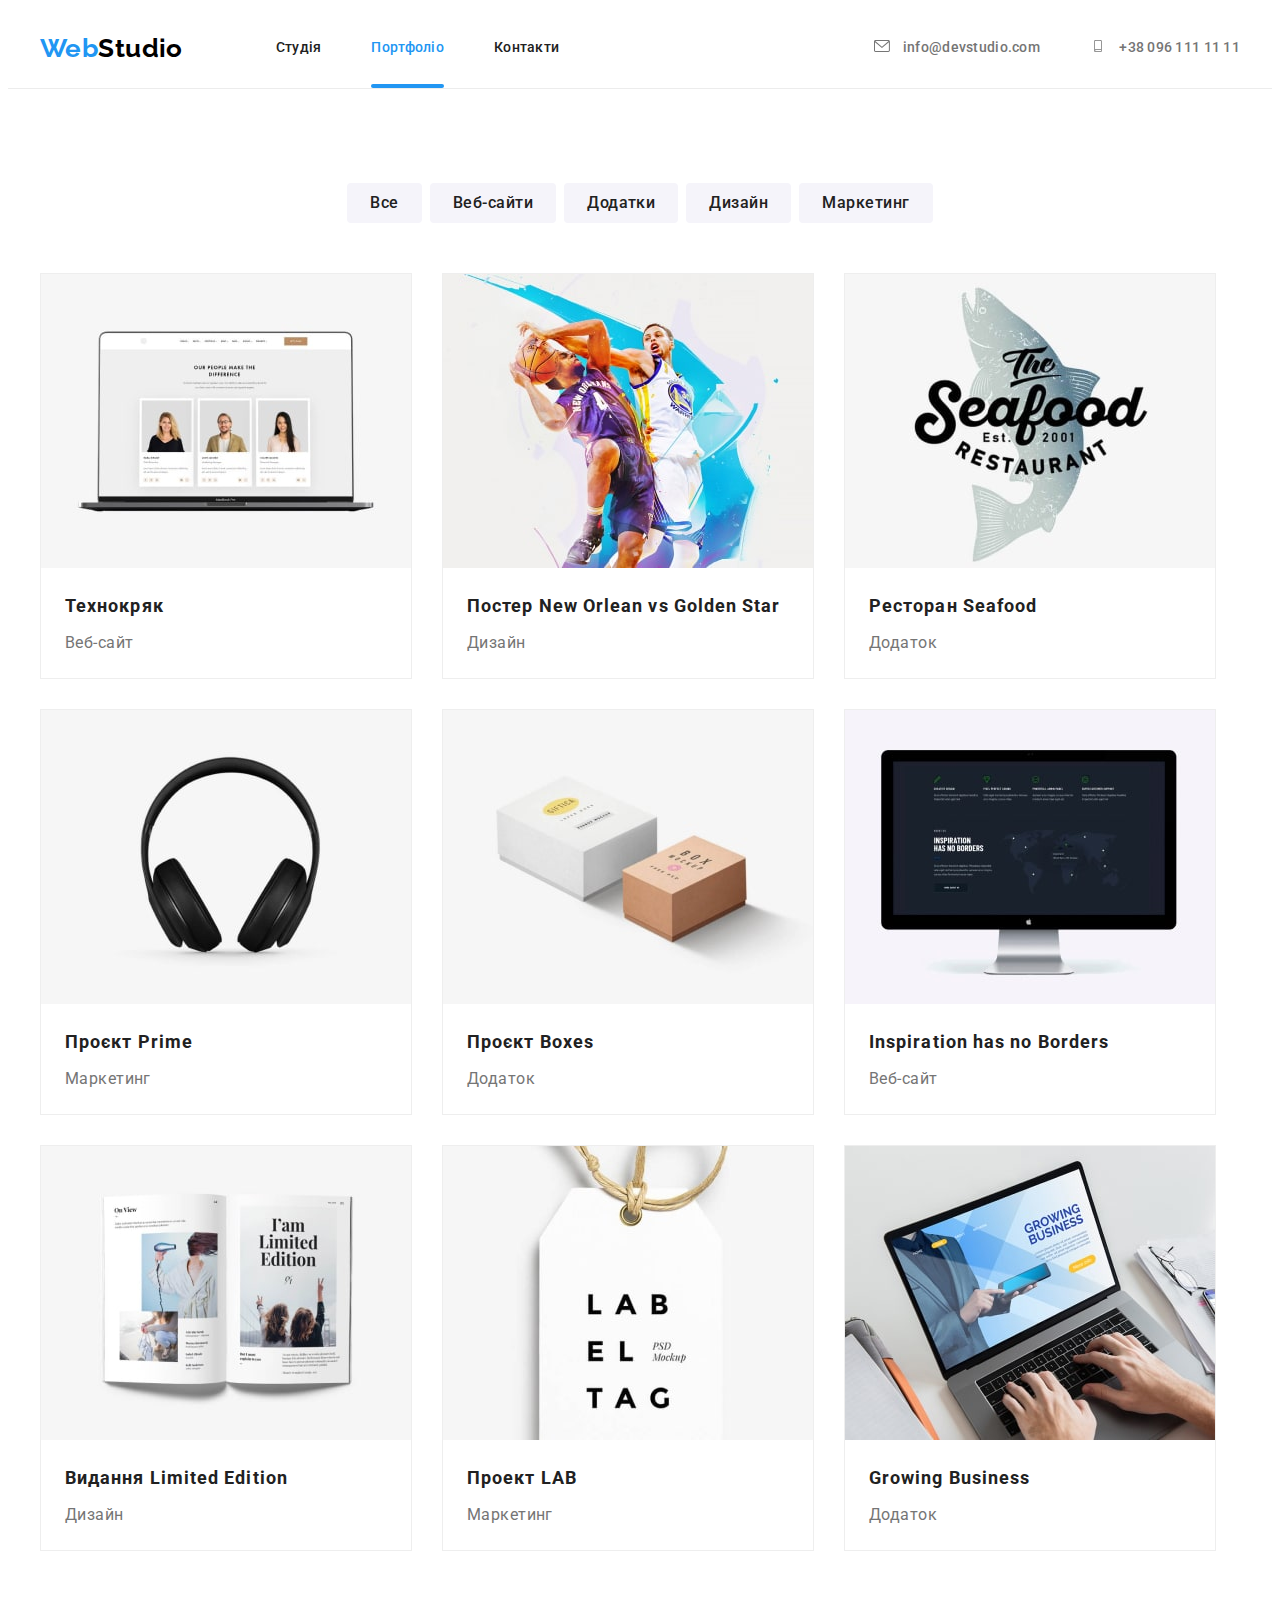
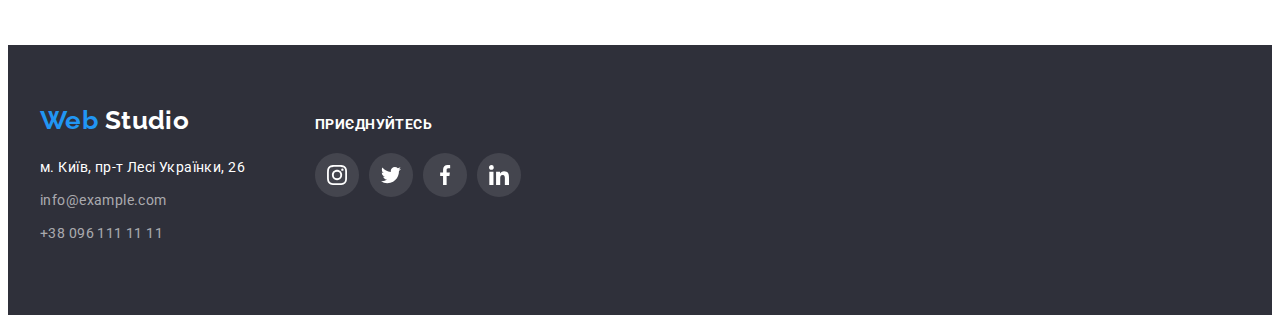
==== portfolio.html @ 0f2dbb82 "create file" ====
<!DOCTYPE html>
<html lang="uk">
  <head>
    <meta charset="UTF-8" />
    <meta http-equiv="X-UA-Compatible" content="IE=edge" />
    <meta name="viewport" content="width=device-width, initial-scale=1.0" />
    <title>Portfolio</title>
    <link rel="preconnect" href="https://fonts.googleapis.com" />
    <link rel="preconnect" href="https://fonts.gstatic.com" crossorigin />
    <link
      href="https://fonts.googleapis.com/css2?family=Raleway:wght@700&family=Roboto:wght@400;500;700;900&display=swap"
      rel="stylesheet"
    />
    <link
      rel="stylesheet"
      href="https://cdnjs.cloudflare.com/ajax/libs/modern-normalize/1.1.0/modern-normalize.min.css"
      integrity="sha512-wpPYUAdjBVSE4KJnH1VR1HeZfpl1ub8YT/NKx4PuQ5NmX2tKuGu6U/JRp5y+Y8XG2tV+wKQpNHVUX03MfMFn9Q=="
      crossorigin="anonymous"
      referrerpolicy="no-referrer"
    />
    <link rel="stylesheet" href="./styles/styless.css" />
  </head>
  <body>
    <!-- Шапка сайту -->
    <header class="page-header">
      <div class="container main-nav">
        <nav class="header-nav">
          <a href="/index.html" class="logo"
            ><span class="web">Web</span>Studio</a
          >
          <ul class="site-nav list">
            <li class="item"><a href="./index.html" class="link">Студія</a></li>
            <li class="item">
              <a href="./portfolio.html" class="link current">Портфоліо</a>
            </li>
            <li class="item"><a href="" class="link">Контакти</a></li>
          </ul>
          <ul class="contacts-nav list">
            <li class="item">
              <a href="mail:info@devstudio.com" class="link">
                <svg class="icon-mail">
                  <use href="./img/icons.svg#icon-envelope"></use>
                </svg>
                info@devstudio.com</a
              >
            </li>
            <li class="item">
              <a href="tel:+380961111111" class="link">
                <svg class="icon-mail">
                  <use href="./img/icons.svg#icon-smartphone"></use>
                </svg>
                +38 096 111 11 11</a
              >
            </li>
          </ul>
        </nav>
      </div>
    </header>
    <main>
      <!-- Основа сторінки -->
      <section class="section portfolio">
        <div class="container">
          <h1 class="visually-hidden">Перелік посилань</h1>
          <ul class="list btn">
            <li><button type="button" class="button-portfolio">Все</button></li>
            <li>
              <button type="button" class="button-portfolio">Веб-сайти</button>
            </li>
            <li>
              <button type="button" class="button-portfolio">Додатки</button>
            </li>
            <li>
              <button type="button" class="button-portfolio">Дизайн</button>
            </li>
            <li>
              <button type="button" class="button-portfolio">Маркетинг</button>
            </li>
          </ul>
          <h2 class="visually-hidden">Перелік проєктів</h2>
          <ul class="list card-ptf">
            <li class="item">
              <a href="#" class="link card-ptf-link">
                <article>
                  <div class="card-thumb">
                    <img
                      src="./img/tekhnokriyk.jpg"
                      width="370"
                      height="294"
                      alt="Технокряк"
                    />
                    <p class="up-text">
                      Ресурс пропонує комплексні пропозиції з різним рівнем
                      функціоналу та сервісів. Все це дозволить відвідувачу
                      отримати вичерпні відомості про компанію чи приватну
                      особу.
                    </p>
                  </div>

                  <div class="card-content">
                    <h3 class="title-project">Технокряк</h3>
                    <p class="project-type">Веб-сайт</p>
                  </div>
                </article>
              </a>
            </li>
            <li class="item">
              <a href="#" class="link card-ptf-link">
                <article>
                  <div class="card-thumb">
                    <img
                      src="./img/poster.jpg"
                      width="370"
                      height="294"
                      alt="Постер New Orlean vs Golden Star"
                    />
                    <p class="up-text">
                      Ресурс пропонує комплексні пропозиції з різним рівнем
                      функціоналу та сервісів. Все це дозволить відвідувачу
                      отримати вичерпні відомості про компанію чи приватну
                      особу.
                    </p>
                  </div>

                  <div class="card-content">
                    <h3 class="title-project">
                      Постер New Orlean vs Golden Star
                    </h3>
                    <p class="project-type">Дизайн</p>
                  </div>
                </article></a
              >
            </li>
            <li class="item">
              <a href="#" class="link card-ptf-link">
                <article>
                  <div class="card-thumb">
                    <img
                      src="./img/restoran.jpg"
                      width="370"
                      height="294"
                      alt="Ресторан Seafood"
                    />
                    <p class="up-text">
                      Ресурс пропонує комплексні пропозиції з різним рівнем
                      функціоналу та сервісів. Все це дозволить відвідувачу
                      отримати вичерпні відомості про компанію чи приватну
                      особу.
                    </p>
                  </div>

                  <div class="card-content">
                    <h3 class="title-project">Ресторан Seafood</h3>
                    <p class="project-type">Додаток</p>
                  </div>
                </article></a
              >
            </li>
            <li class="item">
              <a href="#" class="link card-ptf-link">
                <article>
                  <div class="card-thumb">
                    <img
                      src="./img/prodject-prime.jpg"
                      width="370"
                      height="294"
                      alt="Проєкт Prime"
                    />
                    <p class="up-text">
                      Ресурс пропонує комплексні пропозиції з різним рівнем
                      функціоналу та сервісів. Все це дозволить відвідувачу
                      отримати вичерпні відомості про компанію чи приватну
                      особу.
                    </p>
                  </div>

                  <div class="card-content">
                    <h3 class="title-project">Проєкт Prime</h3>
                    <p class="project-type">Маркетинг</p>
                  </div>
                </article></a
              >
            </li>
            <li class="item">
              <a href="#" class="link card-ptf-link">
                <article>
                  <div class="card-thumb">
                    <img
                      src="./img/prodject-boxes.jpg"
                      width="370"
                      height="294"
                      alt="Проєкт Boxes"
                    />
                    <p class="up-text">
                      Ресурс пропонує комплексні пропозиції з різним рівнем
                      функціоналу та сервісів. Все це дозволить відвідувачу
                      отримати вичерпні відомості про компанію чи приватну
                      особу.
                    </p>
                  </div>

                  <div class="card-content">
                    <h3 class="title-project">Проєкт Boxes</h3>
                    <p class="project-type">Додаток</p>
                  </div>
                </article></a
              >
            </li>
            <li class="item">
              <a href="#" class="link card-ptf-link"
                ><article>
                  <div class="card-thumb">
                    <img
                      src="./img/inspiration.jpg"
                      width="370"
                      height="294"
                      alt="Inspiration has no Borders"
                    />
                    <p class="up-text">
                      Ресурс пропонує комплексні пропозиції з різним рівнем
                      функціоналу та сервісів. Все це дозволить відвідувачу
                      отримати вичерпні відомості про компанію чи приватну
                      особу.
                    </p>
                  </div>

                  <div class="card-content">
                    <h3 class="title-project">Inspiration has no Borders</h3>
                    <p class="project-type">Веб-сайт</p>
                  </div>
                </article></a
              >
            </li>
            <li class="item">
              <a href="#" class="link card-ptf-link">
                <article>
                  <div class="card-thumb">
                    <img
                      src="./img/limited-ed.jpg"
                      width="370"
                      height="294"
                      alt="Видання Limited Edition"
                    />
                    <p class="up-text">
                      Ресурс пропонує комплексні пропозиції з різним рівнем
                      функціоналу та сервісів. Все це дозволить відвідувачу
                      отримати вичерпні відомості про компанію чи приватну
                      особу.
                    </p>
                  </div>

                  <div class="card-content">
                    <h3 class="title-project">Видання Limited Edition</h3>
                    <p class="project-type">Дизайн</p>
                  </div>
                </article>
              </a>
            </li>
            <li class="item">
              <a href="#" class="link card-ptf-link">
                <article>
                  <div class="card-thumb">
                    <img
                      src="./img/prodject-lab.jpg"
                      width="370"
                      height="294"
                      alt="Проект LAB"
                    />
                    <p class="up-text">
                      Ресурс пропонує комплексні пропозиції з різним рівнем
                      функціоналу та сервісів. Все це дозволить відвідувачу
                      отримати вичерпні відомості про компанію чи приватну
                      особу.
                    </p>
                  </div>

                  <div class="card-content">
                    <h3 class="title-project">Проект LAB</h3>
                    <p class="project-type">Маркетинг</p>
                  </div>
                </article>
              </a>
            </li>
            <li class="item">
              <a href="#" class="link card-ptf-link">
                <article>
                  <div class="card-thumb">
                    <img
                      src="./img/business.jpg"
                      width="370"
                      height="294"
                      alt="Growing Business"
                    />
                    <p class="up-text">
                      Ресурс пропонує комплексні пропозиції з різним рівнем
                      функціоналу та сервісів. Все це дозволить відвідувачу
                      отримати вичерпні відомості про компанію чи приватну
                      особу.
                    </p>
                  </div>

                  <div class="card-content">
                    <h3 class="title-project">Growing Business</h3>
                    <p class="project-type">Додаток</p>
                  </div>
                </article>
              </a>
            </li>
          </ul>
        </div>
      </section>
    </main>

    <!-- Футер -->
    <footer class="footer">
      <div class="container">
        <div class="footer-contacts">
          <a href="/index.html" class="logo"
            ><span class="web">Web</span> <span class="studio">Studio</span>
          </a>
          <address class="address">
            <a
              href="https://goo.gl/maps/pfozACVHeYWYxcB16"
              target="_blank"
              rel="noopener noreferrer nofolow"
              class="map-link"
            >
              м. Київ, пр-т Лесі Українки, 26
            </a>
            <ul class="list">
              <li>
                <a href="mail:info@example.com" class="footer-link"
                  >info@example.com</a
                >
              </li>
              <li>
                <a href="tel:+380961111111" class="footer-link"
                  >+38 096 111 11 11</a
                >
              </li>
            </ul>
          </address>
        </div>
        <div class="footer-soc">
          <h3 class="title">Приєднуйтесь</h3>
          <ul class="list soc">
            <li class="soc-item">
              <a href="" class="soc-link link footer-soc-link">
                <svg class="soc-icon" width="20" height="20">
                  <use href="./img/icons.svg#icon-instagram"></use>
                </svg>
              </a>
            </li>
            <li class="soc-item">
              <a href="" class="soc-link link footer-soc-link">
                <svg class="soc-icon" width="20" height="20">
                  <use href="./img/icons.svg#icon-twitter"></use>
                </svg>
              </a>
            </li>
            <li class="soc-item">
              <a href="" class="soc-link link footer-soc-link">
                <svg class="soc-icon" width="20" height="20">
                  <use href="./img/icons.svg#icon-facebook"></use>
                </svg>
              </a>
            </li>
            <li class="soc-item">
              <a href="" class="soc-link link footer-soc-link">
                <svg class="soc-icon" width="20" height="20">
                  <use href="./img/icons.svg#icon-linkedin"></use>
                </svg>
              </a>
            </li>
          </ul>
        </div>
      </div>
    </footer>
  </body>
</html>
---- styles/styless.css ----
:root {
  --primary-text-color: #757575;
  --title-text-color: #212121;
  --accent-color: #2196f3;
  --accent-white-color: #ffffff;
  --card-ptf: 30px;
  --animation-duration: 250ms;
  --animation-timing-function: cubic-bezier(0.4, 0, 0.2, 1);
}

p,
h1,
h2,
h3,
h4,
h5,
h6 {
  margin: 0;
}

ul {
  margin: 0;
  padding-left: 0;
}

img {
  display: block;
  max-width: 100%;
  height: auto;
}

body {
  background-color: #ffffff;
  color: var(--primary-text-color);
  font-family: Roboto, sans-serif;
  letter-spacing: 0.03em;
  font-size: 14px;
  font-weight: 400;
  line-height: 1.71;
}
.list {
  list-style: none;
}

.page-header {
  border-bottom: 1px solid #ececec;
  /* padding-top: 24px;
  padding-bottom: 25px; */
}
.container {
  width: 1200px;
  padding-left: 15px;
  padding-right: 15px;
  margin-left: auto;
  margin-right: auto;
}

/* шапка сайту */
.header-nav {
  display: flex;
  align-items: center;
}

.logo {
  margin-right: 93px;

  color: #000000;
  font-family: "Raleway";
  font-weight: 700;
  font-size: 26px;
  line-height: 1.19;

  transition-property: color;
  transition-duration: var(--animation-duration);
  transition-timing-function: var(--animation-timing-function);
}
.logo:hover,
.logo:focus {
  color: var(--accent-color);
}
.logo > .web {
  color: var(--accent-color);
}
.site-nav {
  display: flex;
  color: var(--title-text-color);
}
.site-nav .item {
  background-color: transparent;
}
.site-nav .item:not(:last-child) {
  margin-right: 50px;
}

.site-nav .link {
  display: block;
  padding-top: 32px;
  padding-bottom: 32px;

  color: var(--title-text-color);
  font-weight: 500;
  line-height: 1.14;
  letter-spacing: 0.02em;

  transition-property: color;
  transition-duration: var(--animation-duration);
  transition-timing-function: var(--animation-timing-function);
}
.site-nav .link:hover,
.site-nav .link:focus {
  color: var(--accent-color);
}
.site-nav .link.current {
  color: var(--accent-color);
  position: relative;
}

.site-nav .link.current::after {
  content: "";
  position: absolute;
  bottom: 0;
  left: 0;

  display: block;
  width: 100%;
  height: 4px;

  background-color: var(--accent-color);
  border-radius: 2px;
}

.contacts-nav {
  display: flex;
  margin-left: auto;
}
.contacts-nav .item + .item {
  margin-left: 50px;
}

.contacts-nav .link {
  color: var(--primary-text-color);
  font-weight: 500;
  line-height: 1.14;
  letter-spacing: 0.02em;

  transition-property: color;
  transition-duration: var(--animation-duration);
  transition-timing-function: var(--animation-timing-function);
}
.contacts-nav .link:hover,
.contacts-nav .link:focus {
  color: var(--accent-color);
}

.icon-mail {
  width: 16px;
  height: 12px;
  /* background-color: tomato; */
  fill: var(--primary-text-color);
  margin-right: 10px;
}

.contacts-nav .link:hover .icon-mail,
.contacts-nav .link:focus .icon-mail {
  color: var(--accent-color);
  text-decoration: underline;
  fill: var(--accent-color);
}

/* .icon-mail:hover {
  fill: var(--accent-color);
} */

/* Герой */
.hero {
  padding-top: 200px;
  padding-bottom: 200px;
  padding-left: auto;
  padding-right: auto;
  text-align: center;

  background-color: #2f303a;
}

.overlay {
  max-width: 1600px;
  height: 600px;
  margin-left: auto;
  margin-right: auto;
  background-color: #c4c4c4;
  background-image: linear-gradient(
      to right,
      rgba(47, 48, 58, 0.4),
      rgba(47, 48, 58, 0.4)
    ),
    url(../img/hero-background.jpg);
  background-repeat: no-repeat;
  background-position: center;
  background-size: cover;
}

.hero-title {
  margin-bottom: 30px;
  margin-left: auto;
  margin-right: auto;
  max-width: 696px;
  color: var(--accent-white-color);
  font-weight: 900;
  font-size: 44px;
  line-height: 1.36;
  text-align: center;
  letter-spacing: 0.06em;
  text-transform: uppercase;
}
.button {
  display: inline-block;
  cursor: pointer;
  border-radius: 4px;
  border: 1px solid transparent;

  color: var(--accent-white-color);
  background-color: var(--accent-color);
  font-family: "Roboto";
  font-weight: 700;
  font-size: 16px;
  line-height: 1.88;
  letter-spacing: 0.06em;
}
.button.primary {
  min-width: 216px;
  padding: 10px 32px;
  box-shadow: 0px 4px 4px rgba(0, 0, 0, 0.15);
  transition-property: background-color;
  transition-duration: var(--animation-duration);
  transition-timing-function: var(--animation-timing-function);
}
.button:hover,
.button:focus {
  background-color: #188ce8;
}

.section {
  padding-bottom: 94px;
  padding-top: 94px;
  padding-left: auto;
  padding-right: auto;
}

/* Заголовки секцій */
.section-title {
  margin-bottom: 50px;
  color: var(--title-text-color);

  font-weight: 700;
  font-size: 36px;
  line-height: 1.17;
  text-align: center;
}

/* Особливості */
.feature-list .title {
  margin-bottom: 10px;
  color: var(--title-text-color);
  font-size: 14px;
  font-weight: 700;
  line-height: 1.14;
  text-transform: uppercase;
}
.feature-list {
  display: flex;
  column-gap: 30px;
}

.feature-list .item {
  max-width: 270px;
}

.feature::before {
  display: block;
  content: "";
  height: 120px;
  background-color: #f5f4fa;
  border-radius: 4px;
  background-size: contain;
  background-repeat: no-repeat;
  background-position: center;
  margin-bottom: 30px;
}

.icon-antena::before {
  background-image: url("../img/antena.svg");
  background-size: 70px;
}

.icon-clock::before {
  background-image: url("../img/clock.svg");
  background-size: 70px;
}

.icon-diagram::before {
  background-image: url("../img/diagram.svg");
  background-size: 70px;
}

.icon-astronaut::before {
  background-image: url("../img/astronaut.svg");
  background-size: 70px;
}

/* Приклади робіт */
.list.work {
  display: flex;
  column-gap: 30px;
}

.example-work {
  padding-top: 0;
}

.example-work-thumb {
  position: relative;
}

.example-work-thumb > .work-label {
  position: absolute;
  width: 100%;
  min-height: 70px;
  bottom: 0;

  text-align: center;
  padding-top: 27px;

  background-color: rgba(47, 48, 58, 0.8);
  color: var(--accent-white-color);
  text-transform: uppercase;
  font-weight: 700;
  line-height: 1.14;
}

/* .work .item {
  display: flex;
} */

/* Наша команда */
.title-team {
  display: flex;

  margin-bottom: 10px;

  justify-content: center;

  color: var(--title-text-color);
  font-weight: 500;
  font-size: 16px;
  line-height: 1.19;
}
.team-position {
  display: flex;
  margin-bottom: 16px;

  justify-content: center;
  font-size: 16px;
  line-height: 1.19;
}
.section.team {
  background-color: #f5f4fa;
}

.list.team {
  display: flex;
  column-gap: 30px;
}

.card-team {
  padding-top: 30px;
  padding-bottom: 30px;
  padding-left: auto;
  padding-right: auto;
}

.card {
  width: calc((100%-90px) / 4);
  background: #ffffff;
  box-shadow: 0px 1px 3px rgba(0, 0, 0, 0.12), 0px 1px 1px rgba(0, 0, 0, 0.14),
    0px 2px 1px rgba(0, 0, 0, 0.2);
  border-radius: 0px 0px 4px 4px;
}

.soc {
  display: flex;
  justify-content: center;
  column-gap: 10px;
}

.soc-link {
  width: 44px;
  height: 44px;
  border-radius: 50%;
  background-color: #ffffff;
  display: flex;
  justify-content: center;
  align-items: center;
  color: #afb1b8;

  transition-property: background-color, color;
  transition-duration: var(--animation-duration);
  transition-timing-function: var(--animation-timing-function);
}
.soc-icon {
  fill: currentColor;
}
.soc-link:hover,
.soc-link:focus {
  background-color: var(--accent-color);
  color: #ffffff;
}

/* .soc-link:hover,
.soc-link:focus {
  background-color: var(--accent-color);
} */

/* .soc-icon {
  fill: #afb1b8;
} */

/* .soc-link:hover .soc-icon,
.soc-link:focus .soc-icon {
  fill: #ffffff;
} */

/* Постійні клієнти */

.clients {
  display: flex;
  justify-content: center;
  column-gap: 30px;
}

.clients-link {
  display: flex;
  width: 170px;
  height: 92px;
  border: 1px solid #afb1b8;
  border-radius: 4px;

  justify-content: center;
  align-items: center;
  fill: #afb1b8;

  transition-property: fill, border;
  transition-duration: var(--animation-duration);
  transition-timing-function: var(--animation-timing-function);
}

.clients-link:hover,
.clients-link:focus {
  fill: var(--accent-color);
  border: 1px solid var(--accent-color);
}

/* Футер */
.footer {
  padding-top: 60px;
  padding-bottom: 60px;
  background-color: #2f303a;
}
.footer-contacts > .logo {
  display: block;
  margin-bottom: 20px;
  margin-right: 0;
}
.studio {
  color: var(--accent-white-color);

  transition-property: color;
  transition-duration: var(--animation-duration);
  transition-timing-function: var(--animation-timing-function);
}

.studio:hover,
.studio:focus {
  color: var(--accent-color);
}

/* .logo-footer:hover,
.logo-footer:focus {
  color: var(--accent-color);
} -  не працює???? */

.map-link {
  display: block;
  margin-bottom: 9px;
  color: var(--accent-white-color);

  transition-property: color;
  transition-duration: var(--animation-duration);
  transition-timing-function: var(--animation-timing-function);
}
.map-link:hover,
.map-link:focus {
  color: var(--accent-color);
}
.footer-link {
  display: block;
  margin-bottom: 9px;

  color: rgba(255, 255, 255, 0.6);

  transition-property: color;
  transition-duration: var(--animation-duration);
  transition-timing-function: var(--animation-timing-function);
}

.footer-link:hover,
.footer-link:focus {
  color: var(--accent-color);
}
.address {
  font-style: normal;
}

.footer > .container {
  display: flex;
}

.exhortation {
  display: block;
}

.footer-soc {
  margin-left: 70px;
  padding-top: 12px;
}

.footer-soc > .title {
  margin-bottom: 20px;
  color: var(--accent-white-color);
  font-size: 14px;
  font-weight: 700;
  line-height: 1.14;
  text-transform: uppercase;
}

.footer-soc-link {
  background: rgba(255, 255, 255, 0.1);
}
.footer-soc-link .soc-icon {
  fill: #ffffff;
}

/* Розмітка шрифтів */
a {
  text-decoration: none;
}
/* Портфоліо */
.title-project {
  color: var(--title-text-color);
  font-weight: 700;
  font-size: 18px;
  line-height: 2;
  letter-spacing: 0.06em;
}
.project-type {
  margin-top: 4px;

  font-size: 16px;
  line-height: 1.88;
}

.visually-hidden {
  position: absolute;
  white-space: nowrap;
  width: 1px;
  height: 1px;
  overflow: hidden;
  border: 0;
  padding: 0;
  clip: rect(0 0 0 0);
  clip-path: inset(50%);
  margin: -1px;
}

.button-portfolio {
  display: inline-block;
  cursor: pointer;
  border-radius: 4px;
  border: 1px solid transparent;
  padding: 6px 22px;

  color: var(--title-text-color);
  background-color: #f5f4fa;
  font-family: "Roboto";
  font-weight: 500;
  font-size: 16px;
  line-height: 1.63;
  text-align: center;
  letter-spacing: 0.03em;

  transition-property: color, background-color, box-shadow;
  transition-duration: var(--animation-duration);
  transition-timing-function: var(--animation-timing-function);
}
.button-portfolio:hover,
.button-portfolio:focus {
  color: var(--accent-white-color);
  background-color: var(--accent-color);
  box-shadow: 0px 3px 1px rgba(0, 0, 0, 0.1), 0px 1px 2px rgba(0, 0, 0, 0.08),
    0px 2px 2px rgba(0, 0, 0, 0.12);
}

.list.btn {
  display: flex;
  justify-content: center;
  column-gap: 8px;
  padding: 0;
  margin-bottom: 50px;
}

.card-ptf {
  display: flex;
  flex-wrap: wrap;
  margin-left: calc(-1 * var(--card-ptf));
  margin-top: calc(-1 * var(--card-ptf));
}

.card-ptf > .item {
  max-width: 370px;
  border: 1px solid #eeeeee;
  margin-left: var(--card-ptf);
  margin-top: var(--card-ptf);
  flex-basis: calc(100% / 3 - var(--card-ptf));
}

.card-ptf-link {
  display: block;
  color: currentColor;

  transition-property: box-shadow;
  transition-duration: var(--animation-duration);
  transition-timing-function: var(--animation-timing-function);
}

.card-ptf-link:hover,
.card-ptf-link:focus {
  box-shadow: 0px 1px 1px rgba(0, 0, 0, 0.12), 0px 4px 4px rgba(0, 0, 0, 0.06),
    1px 4px 6px rgba(0, 0, 0, 0.16);
}

.card-ptf-link:hover .up-text,
.card-ptf-link:focus .up-text {
  transform: translateY(0);
}

.card-content {
  padding: 20px 24px;
}

.card-thumb {
  position: relative;
  overflow: hidden;
}

.up-text {
  position: absolute;
  top: 0;
  left: 0;
  font-size: 18px;
  line-height: 1.56;
  color: #ffffff;
  background: rgba(33, 150, 243, 0.9);
  padding: 62px 24px;
  height: 100%;
  transform: translateY(100%);
  transition-property: transform;
  transition-duration: var(--animation-duration);
  transition-timing-function: var(--animation-timing-function);
  overflow-y: auto;
}

.backdrop {
  position: fixed;
  left: 0px;
  top: 0px;

  width: 100%;
  height: 100%;

  background: rgba(0, 0, 0, 0.2);
  transition: visibility 250ms linear, opacity 250ms linear;
}

.is-hidden {
  visibility: hidden;
  opacity: 0;
  pointer-events: none;
}

.modal {
  position: absolute;
  width: 528px;
  min-height: 581px;
  left: 50%;
  top: 50%;
  transform: translate(-50%, -50%) scale(1);
  transition: transform 250ms linear;

  background: #ffffff;
  box-shadow: 0px 1px 3px rgba(0, 0, 0, 0.12), 0px 1px 1px rgba(0, 0, 0, 0.14),
    0px 2px 1px rgba(0, 0, 0, 0.2);
  border-radius: 4px;
}

.backdrop.is-hidden .modal {
  transform: translate(-50%, -50%) scale(0);
}

/* .backdrop.is-hidden .scale-out-horizontal {
	-webkit-animation: scale-out-horizontal 0.5s cubic-bezier(0.550, 0.085, 0.680, 0.530) both;
	        animation: scale-out-horizontal 0.5s cubic-bezier(0.550, 0.085, 0.680, 0.530) both;
} */

.modal-close {
  position: absolute;
  top: 8px;
  right: 8px;
  width: 30px;
  height: 30px;
  border-radius: 50%;
  display: flex;
  justify-content: center;
  align-items: center;

  background: #ffffff;
  border: 1px solid rgba(0, 0, 0, 0.1);
}

.modal-close:hover,
.modal-close:focus {
  cursor: pointer;
}

.modal-icon {
  fill: #000000;
}

/* ----------------------------------------------
 * Generated by Animista on 2022-8-13 10:46:17
 * Licensed under FreeBSD License.
 * See http://animista.net/license for more info. 
 * w: http://animista.net, t: @cssanimista
 * ---------------------------------------------- */

/**
 * ----------------------------------------
 * animation scale-out-horizontal
 * ----------------------------------------
 */
/* @-webkit-keyframes scale-out-horizontal {
  0% {
    -webkit-transform: scaleX(1);
    transform: scaleX(1);
    opacity: 1;
  }
  100% {
    -webkit-transform: scaleX(0);
    transform: scaleX(0);
    opacity: 1;
  }
}
@keyframes scale-out-horizontal {
  0% {
    -webkit-transform: scaleX(1);
    transform: scaleX(1);
    opacity: 1;
  }
  100% {
    -webkit-transform: scaleX(0);
    transform: scaleX(0);
    opacity: 1;
  }
} */
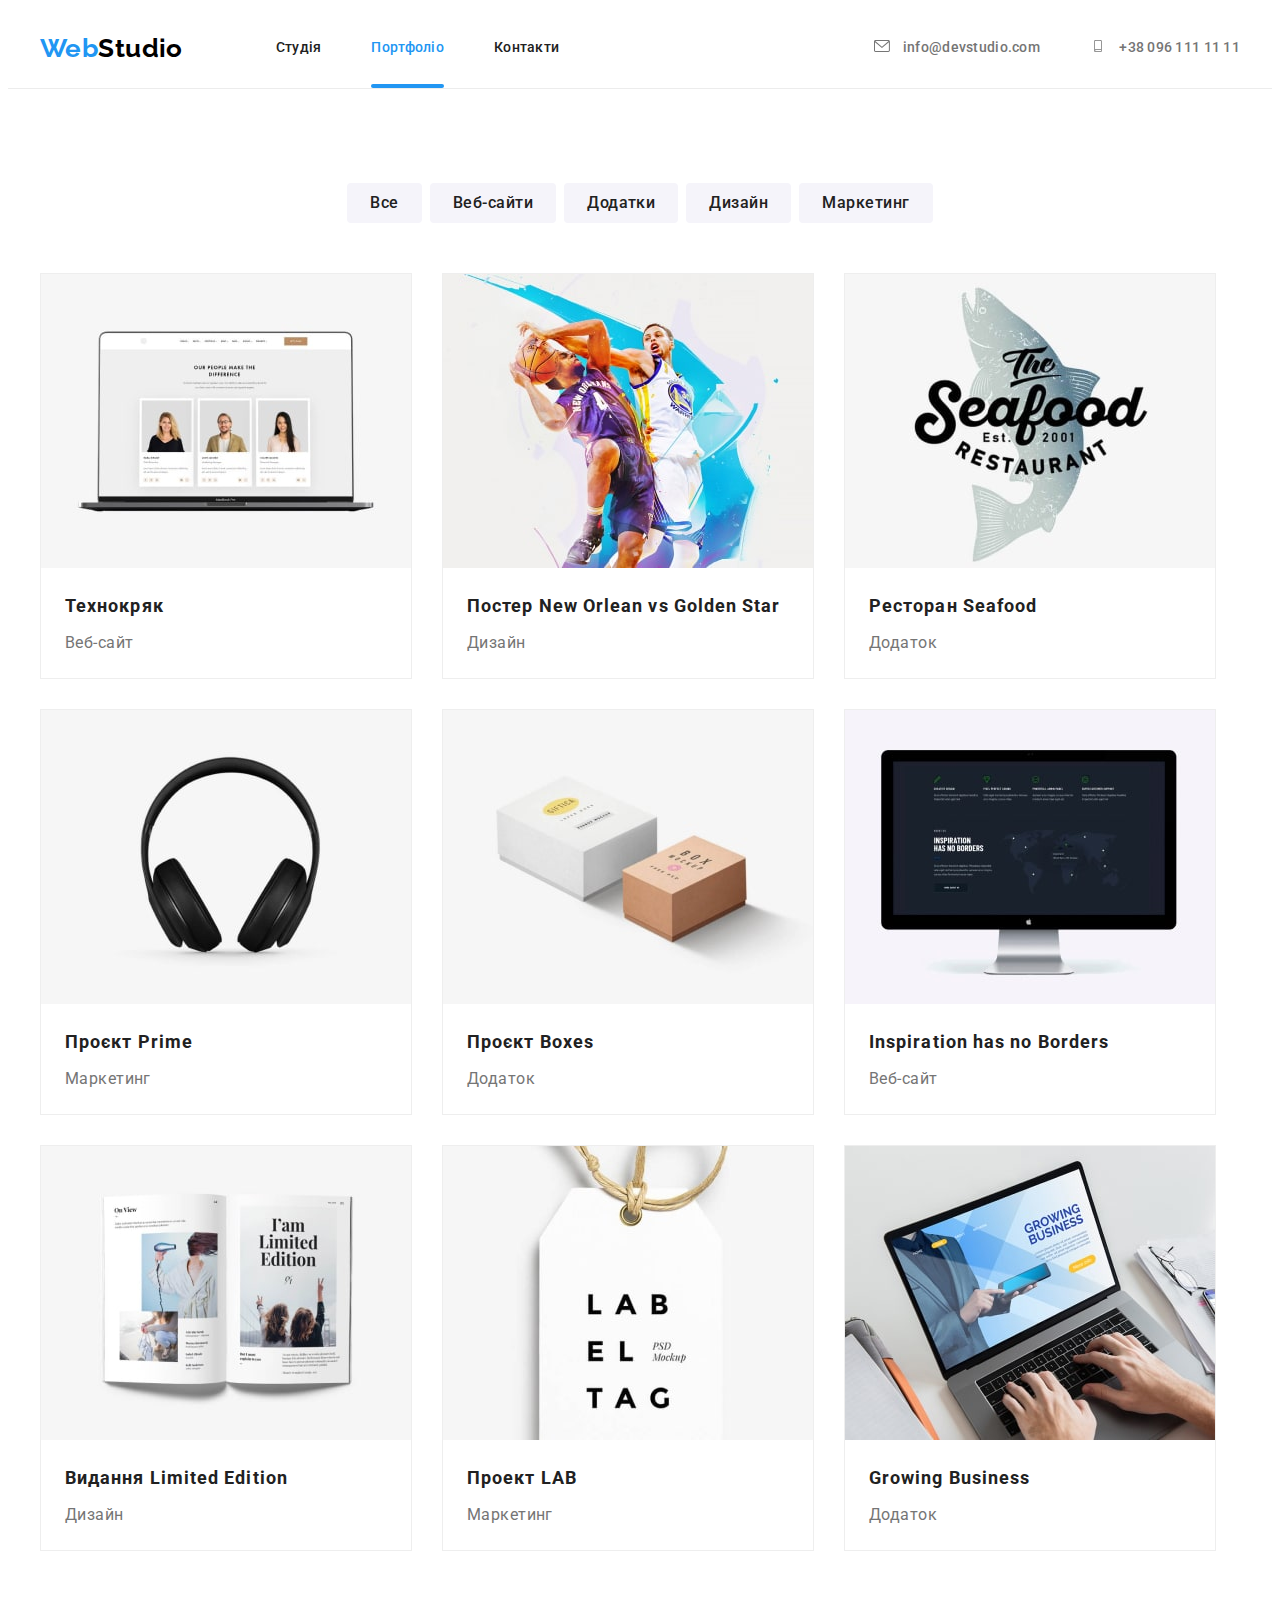
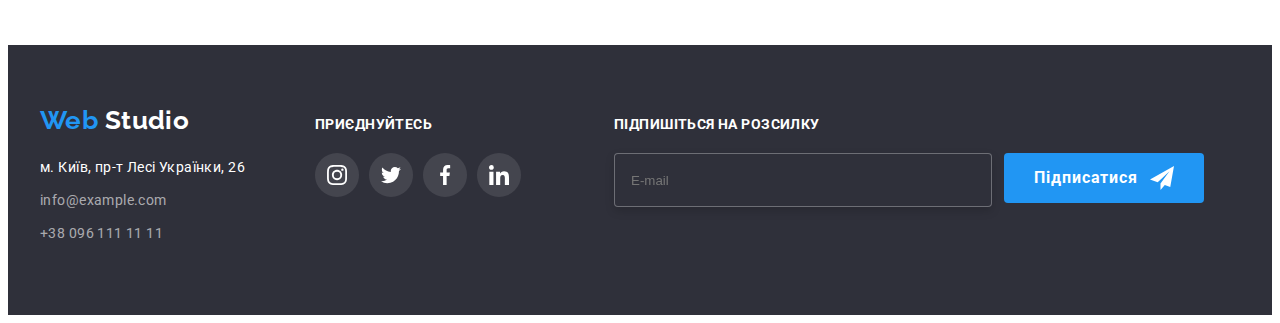
==== commit e1780ae9: "finish hw6" ====
--- a/portfolio.html
+++ b/portfolio.html
@@ -373,6 +373,25 @@
             </li>
           </ul>
         </div>
+        <form class="form subscribe" action="#">
+          <strong class="title exhortation">Підпишіться на розсилку</strong>
+          <div class="form-subscribe">
+            <label for="user_email"></label>
+            <input
+              class="input-email"
+              type="email"
+              name="email"
+              id="user_email"
+              placeholder="E-mail"
+            />
+            <button type="submit" class="button subscribe-button">
+              Підписатися
+              <svg class="subscribe-icon" width="24" height="24">
+                <use href="./img/icons.svg#icon-send"></use>
+              </svg>
+            </button>
+          </div>
+        </form>
       </div>
     </footer>
   </body>
--- a/styles/styless.css
+++ b/styles/styless.css
@@ -225,6 +225,8 @@
   font-size: 16px;
   line-height: 1.88;
   letter-spacing: 0.06em;
+  transition: background-color,
+    box-shadow var(--animation-duration) var(--animation-timing-function);
 }
 .button.primary {
   min-width: 216px;
@@ -547,6 +549,51 @@
 }
 .footer-soc-link .soc-icon {
   fill: #ffffff;
+}
+
+.subscribe {
+  margin-left: 93px;
+  padding-top: 12px;
+  position: relative;
+}
+
+.subscribe > .title {
+  margin-bottom: 20px;
+  color: var(--accent-white-color);
+  font-size: 14px;
+  font-weight: 700;
+  line-height: 1.14;
+  text-transform: uppercase;
+}
+
+.form-subscribe {
+  display: flex;
+  justify-content: center;
+}
+
+.input-email {
+  width: 358px;
+  height: 50px;
+  background: #2f303a;
+  color: rgba(255, 255, 255, 0.6);
+  padding-left: 16px;
+  border: 1px solid rgba(255, 255, 255, 0.3);
+  filter: drop-shadow(0px 4px 4px rgba(0, 0, 0, 0.15));
+  border-radius: 4px;
+}
+
+.subscribe-icon {
+  fill: currentColor;
+  margin-left: 12px;
+}
+
+.subscribe-button {
+  width: 200px;
+  height: 50px;
+  display: flex;
+  justify-content: center;
+  align-items: center;
+  margin-left: 12px;
 }
 
 /* Розмітка шрифтів */
@@ -705,6 +752,8 @@
   transform: translate(-50%, -50%) scale(1);
   transition: transform 250ms linear;
 
+  padding: 40px;
+
   background: #ffffff;
   box-shadow: 0px 1px 3px rgba(0, 0, 0, 0.12), 0px 1px 1px rgba(0, 0, 0, 0.14),
     0px 2px 1px rgba(0, 0, 0, 0.2);
@@ -733,15 +782,204 @@
 
   background: #ffffff;
   border: 1px solid rgba(0, 0, 0, 0.1);
+  transition: fill var(--animation-duration) var(--animation-timing-function);
 }
 
 .modal-close:hover,
 .modal-close:focus {
   cursor: pointer;
-}
-
-.modal-icon {
-  fill: #000000;
+  fill: var(--accent-color);
+  outline: rgba(0, 0, 0, 0.1);
+}
+
+.modal-title {
+  text-align: center;
+  font-weight: 700;
+  font-size: 20px;
+  line-height: 1.15;
+  color: #212121;
+  margin-bottom: 30px;
+}
+
+.form-field {
+  display: flex;
+  flex-direction: column;
+}
+
+.form-label {
+  font-size: 12px;
+  line-height: 1.17;
+  letter-spacing: 0.01em;
+  margin-bottom: 4px;
+}
+
+.form-input {
+  width: 100%;
+  height: 40px;
+  border: 1px solid rgba(33, 33, 33, 0.2);
+  border-radius: 4px;
+
+  padding: 0;
+  padding-left: 42px;
+
+  font-family: "Roboto";
+  font-style: normal;
+  font-weight: 400;
+  font-size: 16px;
+  line-height: 1.17;
+  letter-spacing: 0.01em;
+  color: var(--title-text-color);
+  transition: outline-color var(--animation-duration)
+    var(--animation-timing-function);
+}
+
+.form-input:focus {
+  outline-color: var(--accent-color);
+  cursor: pointer;
+}
+
+.form-input:not(:focus):not(:placeholder-shown):valid {
+  background-color: rgba(0, 128, 0, 0.144);
+}
+.form-input:not(:focus):not(:placeholder-shown):invalid {
+  background-color: rgba(128, 0, 0, 0.144);
+}
+.modal-svg {
+  position: relative;
+  margin-bottom: 28px;
+}
+
+.modal-icon-input {
+  display: inline-block;
+  width: 18px;
+  height: 18px;
+  position: absolute;
+  top: 50%;
+  left: 15px;
+  transform: translateY(-50%);
+  transition: fill var(--animation-duration) var(--animation-timing-function);
+}
+
+.form-input:focus + .modal-icon-input {
+  fill: var(--accent-color);
+}
+.comment {
+  width: 100%;
+  height: 120px;
+  border: 1px solid rgba(33, 33, 33, 0.2);
+  border-radius: 4px;
+  margin-bottom: 20px;
+  resize: none;
+  padding: 12px 16px;
+  transition: outline-color var(--animation-duration)
+    var(--animation-timing-function);
+}
+
+.comment::placeholder {
+  font-family: "Roboto";
+  font-style: normal;
+  font-weight: 400;
+  font-size: 12px;
+  line-height: 1.17;
+  letter-spacing: 0.01em;
+
+  color: rgba(117, 117, 117, 0.5);
+}
+.comment:focus {
+  outline-color: var(--accent-color);
+  cursor: pointer;
+}
+.form-field-policy {
+  position: relative;
+  margin-bottom: 30px;
+  padding-left: 16px;
+}
+
+.checkbox {
+  appearance: none;
+  position: absolute;
+}
+
+/* .icon-checkbox {
+  display: inline-block;
+  width: 16px;
+  height: 15px;
+
+  border: 2px solid var(--title-text-color);
+  border-radius: 2px;
+} */
+.check-text {
+  display: flex;
+  width: 100%;
+  height: 24px;
+  justify-content: center;
+  align-items: center;
+  gap: 7px;
+}
+
+.check-text::before {
+  position: absolute;
+  top: 50%;
+  left: 16px;
+  transform: translateY(-50%);
+
+  display: block;
+  content: "";
+  width: 16px;
+  height: 15px;
+  border: 2px solid var(--title-text-color);
+  border-radius: 2px;
+  transition: background-color var(--animation-duration)
+    var(--animation-timing-function);
+}
+
+.checkbox:checked + .check-text::before {
+  border-color: var(--accent-color);
+  background-color: var(--accent-color);
+  background-image: url(../img/icon\ check.svg);
+  background-repeat: no-repeat;
+  background-position: center;
+}
+.checkbox:focus + .check-text::before {
+  border-color: var(--accent-color);
+}
+
+/* .checkbox:checked + .icon-checkbox {
+  border-color: var(--accent-color);
+  background-color: var(--accent-color);
+  background-image: url(../img/icon\ check.svg);
+  background-size: contain;
+}
+.checkbox:focus + .icon-checkbox {
+  border-color: var(--accent-color);
+} */
+
+.policy-link {
+  color: var(--accent-color);
+  text-decoration: underline;
+}
+
+.form-field-button {
+  display: flex;
+  justify-content: center;
+}
+
+.form-button {
+  display: inline-block;
+  min-width: 200px;
+  padding: 10px 52px;
+
+  align-items: center;
+  text-align: center;
+  background: #188ce8;
+  box-shadow: 0px 4px 4px rgba(0, 0, 0, 0.15);
+  border-radius: 4px;
+  transition: background-color var(--animation-duration)
+    var(--animation-timing-function);
+}
+.form-button:hover,
+.form-button:focus {
+  background-color: #188ce8;
 }
 
 /* ----------------------------------------------
